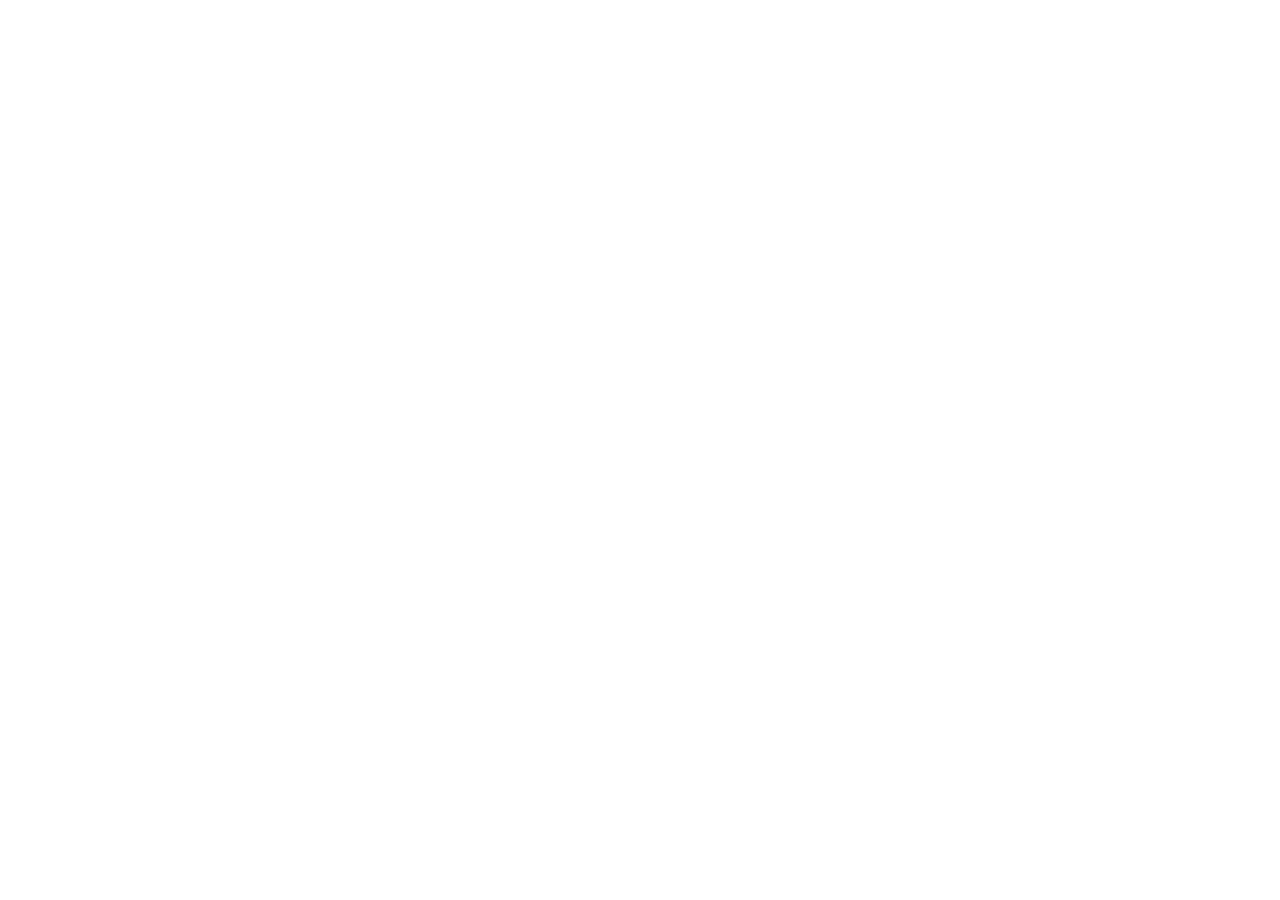
==== html/index.html @ 7174b57d "commit inicial" ====
<!DOCTYPE html>
<html lang="en">
<head>
    <meta charset="UTF-8">
    <meta name="viewport" content="width=device-width, initial-scale=1.0">
    <title>Recomienda las pelis</title>
</head>
<body>
    
</body>
</html>
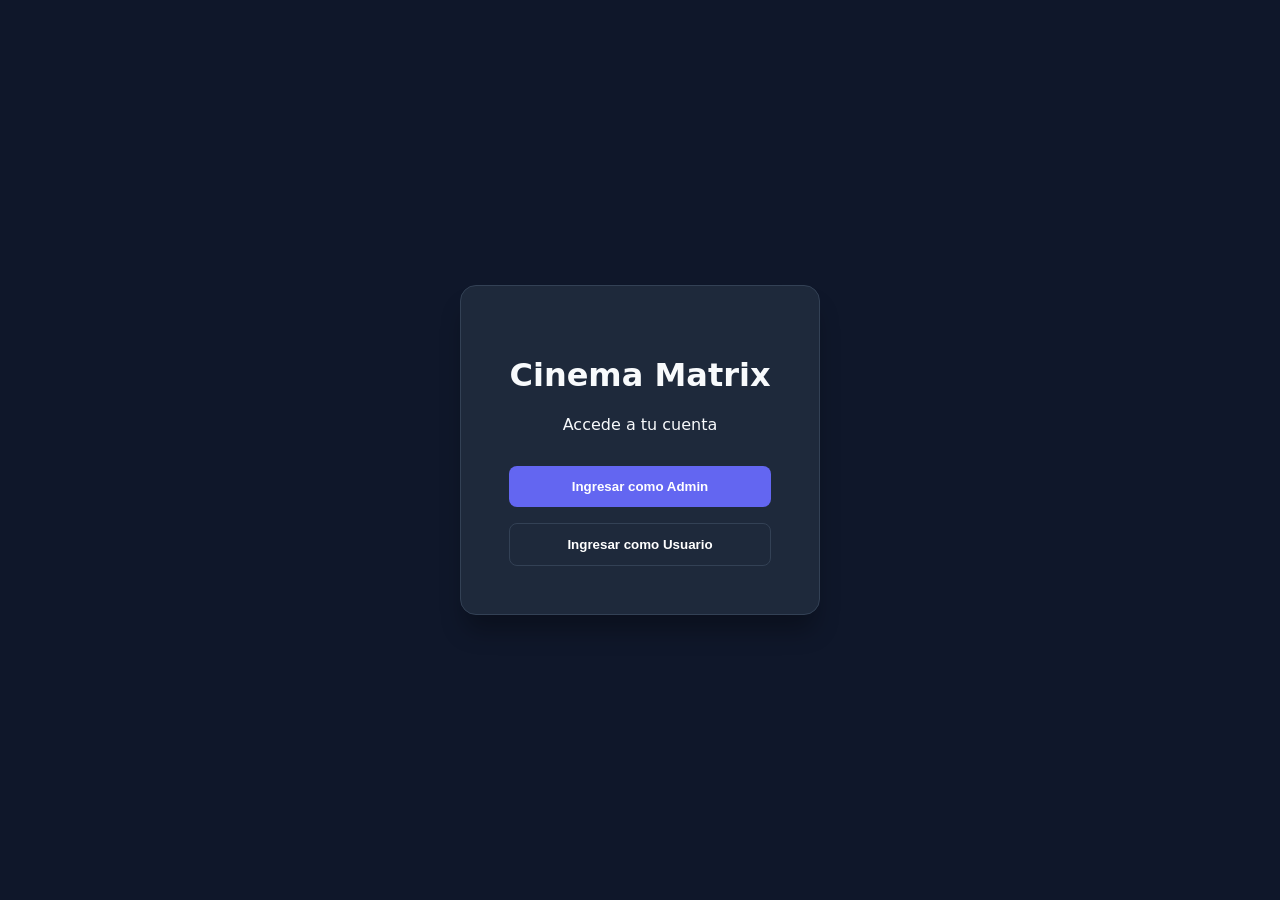
==== commit 670db49a: "Se crea Modulo de inicio de sesión" ====
--- a/html/index.html
+++ b/html/index.html
@@ -4,8 +4,86 @@
     <meta charset="UTF-8">
     <meta name="viewport" content="width=device-width, initial-scale=1.0">
     <title>Recomienda las pelis</title>
+    <link rel="stylesheet" href="styles.css">
 </head>
 <body>
-    
+    <!-- Pantalla de Login -->
+    <div id="login-screen">
+        <header>
+            <h1>Cinema Matrix</h1>
+            <p>Accede a tu cuenta</p>
+        </header>
+        <div class="login-btns">
+            <button class="btn-primary" onclick="login('Admin')">Ingresar como Admin</button>
+            <button class="btn-outline" onclick="login('User')">Ingresar como Usuario</button>
+        </div>
+    </div>
+
+    <!-- Aplicación Principal -->
+    <div id="main-app" class="hidden">
+        
+        <!-- Sidebar: Gestión -->
+        <aside class="sidebar">
+            <div class="sidebar-header">
+                <h2 id="panel-title">Gestión</h2>
+            </div>
+            
+            <div id="admin-form" class="panel-content">
+                <div class="form-group">
+                    <label>Título de la Obra</label>
+                    <input type="text" id="p-titulo" placeholder="Oppenheimer...">
+                </div>
+                <div class="form-group">
+                    <label>Director</label>
+                    <input type="text" id="p-director">
+                </div>
+                <div class="grid-inputs">
+                    <div>
+                        <label>Año</label>
+                        <input type="number" id="p-year" value="2024">
+                    </div>
+                    <div>
+                        <label>Categoría</label>
+                        <select id="p-categoria">
+                            <option>Acción</option>
+                            <option>Drama</option>
+                            <option>Ciencia Ficción</option>
+                            <option>Terror</option>
+                        </select>
+                    </div>
+                </div>
+                <div class="form-group">
+                    <label>Sinopsis</label>
+                    <textarea id="p-sinopsis" rows="4"></textarea>
+                </div>
+                <button class="btn-primary" onclick="crearPelicula()">Añadir al Catálogo</button>
+            </div>
+
+            <div id="user-panel" class="panel-content hidden">
+                <div class="welcome-card">
+                    <span>🍿</span>
+                    <h3>¡Hola de nuevo!</h3>
+                    <p>Explora el contenido y comparte tu opinión con la comunidad.</p>
+                </div>
+            </div>
+        </aside>
+
+        <!-- Contenido Principal: Feed -->
+        <main class="feed">
+            <nav class="feed-nav">
+                <h2>Cartelera</h2>
+                <div class="nav-actions">
+                    <span id="badge-rol" class="badge">Admin</span>
+                    <button class="btn-logout" onclick="logout()">Cerrar Sesión</button>
+                </div>
+            </nav>
+            <div id="lista-peliculas" class="movie-grid">
+                <!-- Se llena con JS -->
+            </div>
+        </main>
+    </div>
+
+    <!-- Enlace al JS -->
+    <script src="script.js"></script>
 </body>
 </html>
--- a/html/styles.css
+++ b/html/styles.css
@@ -0,0 +1,89 @@
+:root {
+    --bg-dark: #0f172a;
+    --bg-card: #1e293b;
+    --primary: #6366f1;
+    --primary-alt: #4f46e5;
+    --text-main: #f8fafc;
+    --text-muted: #94a3b8;
+    --accent: #10b981;
+    --danger: #ef4444;
+    --border: #334155;
+}
+
+body {
+    font-family: 'Inter', system-ui, sans-serif;
+    background: var(--bg-dark);
+    color: var(--text-main);
+    margin: 0;
+    display: flex;
+    justify-content: center;
+    align-items: center;
+    min-height: 100vh;
+}
+
+/* Login */
+#login-screen {
+    background: var(--bg-card);
+    padding: 3rem;
+    border-radius: 1rem;
+    border: 1px solid var(--border);
+    text-align: center;
+    box-shadow: 0 20px 25px -5px rgba(0, 0, 0, 0.3);
+}
+
+.login-btns {
+    display: flex;
+    flex-direction: column;
+    gap: 1rem;
+    margin-top: 2rem;
+}
+
+/* Layout App */
+#main-app {
+    display: grid;
+    grid-template-columns: 350px 1fr;
+    width: 95vw;
+    height: 90vh;
+    gap: 1.5rem;
+}
+
+.sidebar, .feed {
+    background: var(--bg-card);
+    border-radius: 1rem;
+    border: 1px solid var(--border);
+    overflow: hidden;
+    display: flex;
+    flex-direction: column;
+}
+
+/* Formularios */
+.panel-content { padding: 1.5rem; overflow-y: auto; }
+.form-group { margin-bottom: 1rem; }
+label { display: block; font-size: 0.8rem; color: var(--text-muted); margin-bottom: 0.5rem; text-transform: uppercase; }
+input, select, textarea {
+    width: 100%;
+    background: var(--bg-dark);
+    border: 1px solid var(--border);
+    color: white;
+    padding: 0.75rem;
+    border-radius: 0.5rem;
+    box-sizing: border-box;
+}
+
+.grid-inputs { display: grid; grid-template-columns: 1fr 1fr; gap: 1rem; margin-bottom: 1rem; }
+
+/* Botones */
+button { cursor: pointer; border: none; font-weight: 600; transition: all 0.2s; }
+.btn-primary { background: var(--primary); color: white; padding: 0.8rem; border-radius: 0.5rem; }
+.btn-primary:hover { background: var(--primary-alt); }
+.btn-outline { background: transparent; border: 1px solid var(--border); color: white; padding: 0.8rem; border-radius: 0.5rem; }
+.btn-outline:hover { background: var(--border); }
+.btn-logout { background: var(--danger); color: white; padding: 0.4rem 1rem; border-radius: 0.4rem; font-size: 0.8rem; }
+
+/* Cards */
+.movie-grid { padding: 1.5rem; overflow-y: auto; display: grid; grid-template-columns: repeat(auto-fill, minmax(300px, 1fr)); gap: 1.5rem; }
+.movie-card { background: var(--bg-dark); border: 1px solid var(--border); padding: 1.5rem; border-radius: 0.8rem; position: relative; }
+.badge { background: var(--primary); font-size: 0.7rem; padding: 0.2rem 0.6rem; border-radius: 1rem; }
+
+/* Utilidades */
+.hidden { display: none !important; }
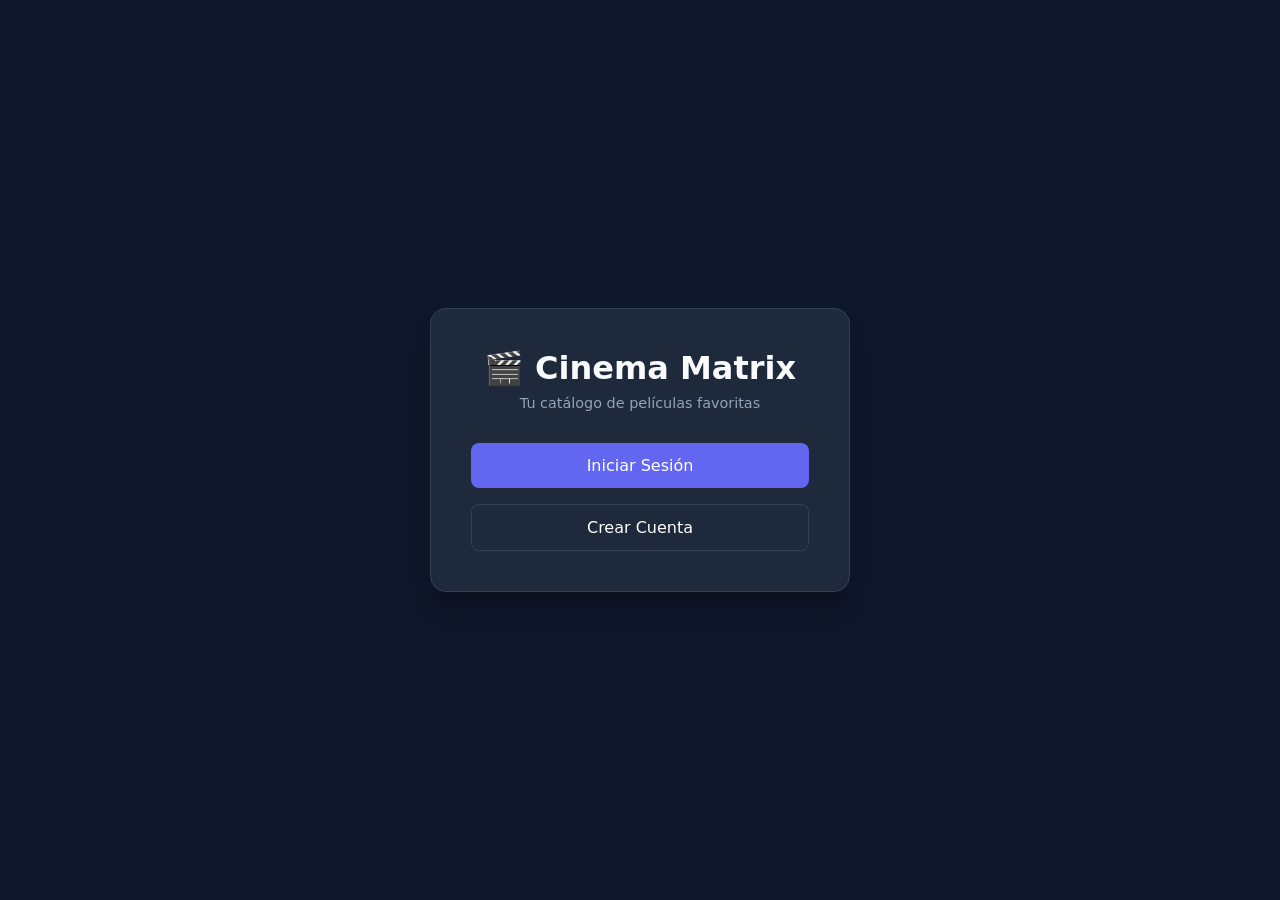
==== commit 0a800abe: "fixed pages" ====
--- a/html/index.html
+++ b/html/index.html
@@ -1,89 +1,27 @@
 <!DOCTYPE html>
-<html lang="en">
+<html lang="es">
 <head>
     <meta charset="UTF-8">
     <meta name="viewport" content="width=device-width, initial-scale=1.0">
-    <title>Recomienda las pelis</title>
+    <title>Cinema Matrix</title>
     <link rel="stylesheet" href="styles.css">
 </head>
-<body>
-    <!-- Pantalla de Login -->
-    <div id="login-screen">
-        <header>
-            <h1>Cinema Matrix</h1>
-            <p>Accede a tu cuenta</p>
-        </header>
-        <div class="login-btns">
-            <button class="btn-primary" onclick="login('Admin')">Ingresar como Admin</button>
-            <button class="btn-outline" onclick="login('User')">Ingresar como Usuario</button>
+<body class="auth-page">
+    <div class="auth-container">
+        <div class="auth-card">
+            <div class="auth-header">
+                <h1>🎬 Cinema Matrix</h1>
+                <p>Tu catálogo de películas favoritas</p>
+            </div>
+            <div style="display: flex; flex-direction: column; gap: 1rem; margin-top: 1.5rem;">
+                <a href="inicio_sesion.html" class="btn-primary btn-full" style="text-align:center; text-decoration:none;">
+                    Iniciar Sesión
+                </a>
+                <a href="registrar.html" class="btn-outline btn-full" style="text-align:center; text-decoration:none;">
+                    Crear Cuenta
+                </a>
+            </div>
         </div>
     </div>
-
-    <!-- Aplicación Principal -->
-    <div id="main-app" class="hidden">
-        
-        <!-- Sidebar: Gestión -->
-        <aside class="sidebar">
-            <div class="sidebar-header">
-                <h2 id="panel-title">Gestión</h2>
-            </div>
-            
-            <div id="admin-form" class="panel-content">
-                <div class="form-group">
-                    <label>Título de la Obra</label>
-                    <input type="text" id="p-titulo" placeholder="Oppenheimer...">
-                </div>
-                <div class="form-group">
-                    <label>Director</label>
-                    <input type="text" id="p-director">
-                </div>
-                <div class="grid-inputs">
-                    <div>
-                        <label>Año</label>
-                        <input type="number" id="p-year" value="2024">
-                    </div>
-                    <div>
-                        <label>Categoría</label>
-                        <select id="p-categoria">
-                            <option>Acción</option>
-                            <option>Drama</option>
-                            <option>Ciencia Ficción</option>
-                            <option>Terror</option>
-                        </select>
-                    </div>
-                </div>
-                <div class="form-group">
-                    <label>Sinopsis</label>
-                    <textarea id="p-sinopsis" rows="4"></textarea>
-                </div>
-                <button class="btn-primary" onclick="crearPelicula()">Añadir al Catálogo</button>
-            </div>
-
-            <div id="user-panel" class="panel-content hidden">
-                <div class="welcome-card">
-                    <span>🍿</span>
-                    <h3>¡Hola de nuevo!</h3>
-                    <p>Explora el contenido y comparte tu opinión con la comunidad.</p>
-                </div>
-            </div>
-        </aside>
-
-        <!-- Contenido Principal: Feed -->
-        <main class="feed">
-            <nav class="feed-nav">
-                <h2>Cartelera</h2>
-                <div class="nav-actions">
-                    <span id="badge-rol" class="badge">Admin</span>
-                    <button class="btn-logout" onclick="logout()">Cerrar Sesión</button>
-                </div>
-            </nav>
-            <div id="lista-peliculas" class="movie-grid">
-                <!-- Se llena con JS -->
-            </div>
-        </main>
-    </div>
-
-    <!-- Enlace al JS -->
-    <script src="script.js"></script>
 </body>
-</html>+</html>
--- a/html/styles.css
+++ b/html/styles.css
@@ -1,65 +1,515 @@
 :root {
     --bg-dark: #0f172a;
     --bg-card: #1e293b;
+    --bg-input: #0f172a;
     --primary: #6366f1;
     --primary-alt: #4f46e5;
     --text-main: #f8fafc;
     --text-muted: #94a3b8;
     --accent: #10b981;
     --danger: #ef4444;
+    --warning: #f59e0b;
+    --success: #10b981;
     --border: #334155;
+}
+
+* {
+    margin: 0;
+    padding: 0;
+    box-sizing: border-box;
+}
+
+html, body {
+    height: 100%;
 }
 
 body {
     font-family: 'Inter', system-ui, sans-serif;
     background: var(--bg-dark);
     color: var(--text-main);
-    margin: 0;
+}
+
+/* =============== ESTILOS DE AUTENTICACIÓN =============== */
+
+.auth-page {
     display: flex;
     justify-content: center;
     align-items: center;
     min-height: 100vh;
-}
-
-/* Login */
-#login-screen {
+    padding: 1rem;
+}
+
+.auth-container {
+    width: 100%;
+    max-width: 420px;
+}
+
+.auth-card {
     background: var(--bg-card);
-    padding: 3rem;
+    padding: 2.5rem;
     border-radius: 1rem;
     border: 1px solid var(--border);
+    box-shadow: 0 20px 25px -5px rgba(0, 0, 0, 0.3);
+}
+
+.auth-header {
     text-align: center;
-    box-shadow: 0 20px 25px -5px rgba(0, 0, 0, 0.3);
-}
-
-.login-btns {
+    margin-bottom: 2rem;
+}
+
+.auth-header h1 {
+    font-size: 2rem;
+    margin-bottom: 0.5rem;
+}
+
+.auth-header p {
+    color: var(--text-muted);
+    font-size: 0.9rem;
+}
+
+.auth-form {
     display: flex;
     flex-direction: column;
     gap: 1rem;
-    margin-top: 2rem;
-}
-
-/* Layout App */
-#main-app {
+}
+
+.auth-footer {
+    text-align: center;
+    margin-top: 1.5rem;
+    font-size: 0.9rem;
+    color: var(--text-muted);
+}
+
+.auth-footer a {
+    color: var(--primary);
+    text-decoration: none;
+    font-weight: 600;
+    transition: color 0.2s;
+}
+
+.auth-footer a:hover {
+    color: var(--primary-alt);
+}
+
+.link-primary {
+    color: var(--primary);
+    text-decoration: none;
+    font-weight: 600;
+    transition: color 0.2s;
+}
+
+.link-primary:hover {
+    color: var(--primary-alt);
+}
+
+/* Radio Group */
+.radio-group {
     display: grid;
-    grid-template-columns: 350px 1fr;
-    width: 95vw;
-    height: 90vh;
+    grid-template-columns: 1fr 1fr;
+    gap: 1rem;
+    margin-top: 0.5rem;
+}
+
+.radio-option {
+    display: flex;
+    align-items: center;
+    gap: 0.5rem;
+    cursor: pointer;
+}
+
+.radio-option input[type="radio"] {
+    width: auto;
+    cursor: pointer;
+}
+
+.radio-option label {
+    margin: 0;
+    text-transform: none;
+    cursor: pointer;
+    font-size: 0.9rem;
+}
+
+/* =============== ESTILOS DE LA APP PRINCIPAL =============== */
+
+.app-page {
+    display: flex;
+    flex-direction: column;
+    min-height: 100vh;
+}
+
+.app-container {
+    display: grid;
+    grid-template-columns: 320px 1fr;
+    flex: 1;
+    gap: 1rem;
+    padding: 1rem;
+    height: calc(100vh - 64px);
+    overflow: hidden;
+}
+
+@media (max-width: 768px) {
+    .app-container {
+        height: auto;
+        overflow: visible;
+    }
+}
+
+/* Navbar */
+.navbar {
+    background: var(--bg-card);
+    border-bottom: 1px solid var(--border);
+    padding: 1rem 0;
+    position: sticky;
+    top: 0;
+    z-index: 100;
+}
+
+.navbar-container {
+    display: flex;
+    justify-content: space-between;
+    align-items: center;
+    padding: 0 1.5rem;
+    max-width: 100%;
+}
+
+.navbar-logo h1 {
+    font-size: 1.5rem;
+    margin: 0;
+}
+
+.navbar-user {
+    display: flex;
+    align-items: center;
+    gap: 1rem;
+}
+
+.user-name {
+    font-weight: 500;
+}
+
+/* Sidebar */
+.sidebar {
+    background: var(--bg-card);
+    border: 1px solid var(--border);
+    border-radius: 0.8rem;
+    display: flex;
+    flex-direction: column;
+    overflow: hidden;
+}
+
+.sidebar-header {
+    padding: 1rem;
+    border-bottom: 1px solid var(--border);
+    background: rgba(0, 0, 0, 0.3);
+}
+
+.sidebar-header h2 {
+    font-size: 1.1rem;
+    margin: 0;
+}
+
+.panel-content {
+    padding: 1.5rem;
+    overflow-y: auto;
+    flex: 1;
+}
+
+.panel-section {
+    margin-bottom: 1.5rem;
+}
+
+.panel-section h3 {
+    font-size: 0.9rem;
+    text-transform: uppercase;
+    color: var(--text-muted);
+    margin-bottom: 1rem;
+}
+
+.welcome-card {
+    background: linear-gradient(135deg, var(--primary) 0%, var(--primary-alt) 100%);
+    padding: 1.5rem;
+    border-radius: 0.8rem;
+    text-align: center;
+    margin-bottom: 1rem;
+}
+
+.welcome-emoji {
+    font-size: 2rem;
+    display: block;
+    margin-bottom: 0.5rem;
+}
+
+.welcome-card h3 {
+    font-size: 1.2rem;
+    margin-bottom: 0.5rem;
+}
+
+.welcome-card p {
+    font-size: 0.9rem;
+    opacity: 0.9;
+}
+
+.activity-stats {
+    display: flex;
+    flex-direction: column;
+    gap: 0.8rem;
+    background: rgba(0, 0, 0, 0.3);
+    padding: 1rem;
+    border-radius: 0.5rem;
+}
+
+.activity-item {
+    display: flex;
+    justify-content: space-between;
+    align-items: center;
+}
+
+.activity-label {
+    font-size: 0.85rem;
+    color: var(--text-muted);
+}
+
+.activity-value {
+    font-weight: 600;
+    font-size: 1.1rem;
+    color: var(--primary);
+}
+
+/* Feed Principal */
+.feed {
+    background: var(--bg-card);
+    border: 1px solid var(--border);
+    border-radius: 0.8rem;
+    display: flex;
+    flex-direction: column;
+    overflow: hidden;
+}
+
+.feed-header {
+    padding: 1.5rem;
+    border-bottom: 1px solid var(--border);
+    background: rgba(0, 0, 0, 0.3);
+}
+
+.feed-header h2 {
+    margin: 0 0 1rem 0;
+    font-size: 1.3rem;
+}
+
+.feed-controls {
+    display: flex;
+    gap: 1rem;
+    flex-wrap: wrap;
+}
+
+.search-box {
+    flex: 1;
+    min-width: 200px;
+    background: var(--bg-dark);
+    border: 1px solid var(--border);
+    padding: 0.7rem;
+    border-radius: 0.5rem;
+    color: white;
+    font-size: 0.9rem;
+}
+
+.search-box::placeholder {
+    color: var(--text-muted);
+}
+
+.filter-select {
+    background: var(--bg-dark);
+    border: 1px solid var(--border);
+    padding: 0.7rem;
+    border-radius: 0.5rem;
+    color: white;
+    font-size: 0.9rem;
+    cursor: pointer;
+    min-width: 150px;
+}
+
+/* Grid de Películas */
+.movie-grid {
+    padding: 1.5rem;
+    overflow-y: auto;
+    display: grid;
+    grid-template-columns: repeat(auto-fill, minmax(280px, 1fr));
     gap: 1.5rem;
-}
-
-.sidebar, .feed {
-    background: var(--bg-card);
-    border-radius: 1rem;
+    flex: 1;
+}
+
+.movie-card {
+    background: var(--bg-dark);
     border: 1px solid var(--border);
+    border-radius: 0.8rem;
+    transition: all 0.3s ease;
+    display: flex;
+    flex-direction: column;
+}
+
+.movie-card:hover {
+    transform: translateY(-4px);
+    border-color: var(--primary);
+    box-shadow: 0 10px 24px rgba(99, 102, 241, 0.2);
+}
+
+.movie-card-header {
+    padding: 1rem 1rem 0.8rem;
+    background: linear-gradient(135deg, rgba(99, 102, 241, 0.12), rgba(79, 70, 229, 0.08));
+    border-radius: 0.8rem 0.8rem 0 0;
+}
+
+.movie-card-title {
+    font-size: 1rem;
+    font-weight: 700;
+    margin: 0 0 0.4rem 0;
+    display: -webkit-box;
+    -webkit-line-clamp: 2;
+    -webkit-box-orient: vertical;
     overflow: hidden;
+    line-height: 1.3;
+}
+
+.movie-card-director {
+    font-size: 0.82rem;
+    color: var(--text-muted);
+    margin: 0;
+    white-space: nowrap;
+    overflow: hidden;
+    text-overflow: ellipsis;
+}
+
+.movie-card-body {
+    padding: 0.8rem 1rem 1rem;
+    flex: 1;
     display: flex;
     flex-direction: column;
-}
-
-/* Formularios */
-.panel-content { padding: 1.5rem; overflow-y: auto; }
-.form-group { margin-bottom: 1rem; }
-label { display: block; font-size: 0.8rem; color: var(--text-muted); margin-bottom: 0.5rem; text-transform: uppercase; }
+    gap: 0.7rem;
+}
+
+.movie-card-info {
+    display: flex;
+    justify-content: space-between;
+    align-items: center;
+    font-size: 0.82rem;
+    color: var(--text-muted);
+    flex-wrap: wrap;
+    gap: 0.4rem;
+}
+
+.movie-card-year {
+    background: rgba(99, 102, 241, 0.2);
+    padding: 0.2rem 0.5rem;
+    border-radius: 0.3rem;
+    white-space: nowrap;
+}
+
+.movie-card-category {
+    background: rgba(16, 185, 129, 0.15);
+    padding: 0.2rem 0.5rem;
+    border-radius: 0.3rem;
+    color: var(--accent);
+    white-space: nowrap;
+    max-width: 55%;
+    overflow: hidden;
+    text-overflow: ellipsis;
+}
+
+.movie-card-stats {
+    display: flex;
+    gap: 1rem;
+    font-size: 0.88rem;
+}
+
+.movie-card-stat {
+    display: flex;
+    align-items: center;
+    gap: 0.3rem;
+}
+
+/* Botones de la tarjeta */
+.movie-card-actions {
+    display: grid;
+    gap: 0.4rem;
+    margin-top: auto;
+}
+
+/* Admin: 2 botones en fila */
+.movie-card-actions.actions-admin {
+    grid-template-columns: 1fr 1fr;
+}
+
+/* Cliente: Like arriba (full), Recomendar y Detalles abajo */
+.movie-card-actions.actions-client {
+    grid-template-columns: 1fr 1fr;
+    grid-template-rows: auto auto;
+}
+
+.movie-card-actions.actions-client .btn-like {
+    grid-column: 1 / -1;
+}
+
+.btn-card {
+    padding: 0.55rem 0.4rem;
+    border-radius: 0.5rem;
+    border: none;
+    cursor: pointer;
+    font-size: 0.8rem;
+    font-weight: 600;
+    transition: all 0.2s;
+    text-align: center;
+    white-space: nowrap;
+}
+
+.btn-like {
+    background: rgba(239, 68, 68, 0.1);
+    color: var(--danger);
+    border: 1px solid rgba(239, 68, 68, 0.3);
+}
+
+.btn-like:hover:not(:disabled) {
+    background: var(--danger);
+    color: white;
+    transform: scale(1.02);
+}
+
+.btn-like.liked {
+    background: var(--danger);
+    color: white;
+}
+
+.btn-like:disabled {
+    opacity: 0.7;
+    cursor: not-allowed;
+}
+
+.btn-details {
+    background: var(--primary);
+    color: white;
+    border: none;
+}
+
+.btn-details:hover {
+    background: var(--primary-alt);
+}
+
+/* =============== ESTILOS PARA FORMULARIOS =============== */
+
+.form-group {
+    display: flex;
+    flex-direction: column;
+    gap: 0.5rem;
+    margin-bottom: 1rem;
+}
+
+label {
+    font-size: 0.8rem;
+    color: var(--text-muted);
+    text-transform: uppercase;
+    font-weight: 500;
+    letter-spacing: 0.5px;
+}
+
 input, select, textarea {
     width: 100%;
     background: var(--bg-dark);
@@ -67,23 +517,760 @@
     color: white;
     padding: 0.75rem;
     border-radius: 0.5rem;
-    box-sizing: border-box;
-}
-
-.grid-inputs { display: grid; grid-template-columns: 1fr 1fr; gap: 1rem; margin-bottom: 1rem; }
-
-/* Botones */
-button { cursor: pointer; border: none; font-weight: 600; transition: all 0.2s; }
-.btn-primary { background: var(--primary); color: white; padding: 0.8rem; border-radius: 0.5rem; }
-.btn-primary:hover { background: var(--primary-alt); }
-.btn-outline { background: transparent; border: 1px solid var(--border); color: white; padding: 0.8rem; border-radius: 0.5rem; }
-.btn-outline:hover { background: var(--border); }
-.btn-logout { background: var(--danger); color: white; padding: 0.4rem 1rem; border-radius: 0.4rem; font-size: 0.8rem; }
-
-/* Cards */
-.movie-grid { padding: 1.5rem; overflow-y: auto; display: grid; grid-template-columns: repeat(auto-fill, minmax(300px, 1fr)); gap: 1.5rem; }
-.movie-card { background: var(--bg-dark); border: 1px solid var(--border); padding: 1.5rem; border-radius: 0.8rem; position: relative; }
-.badge { background: var(--primary); font-size: 0.7rem; padding: 0.2rem 0.6rem; border-radius: 1rem; }
-
-/* Utilidades */
-.hidden { display: none !important; }+    font-family: inherit;
+    font-size: 0.95rem;
+    transition: all 0.2s;
+}
+
+input:focus, select:focus, textarea:focus {
+    outline: none;
+    border-color: var(--primary);
+    box-shadow: 0 0 0 3px rgba(99, 102, 241, 0.1);
+}
+
+textarea {
+    resize: vertical;
+    min-height: 100px;
+}
+
+.grid-inputs {
+    display: grid;
+    grid-template-columns: 1fr 1fr;
+    gap: 1rem;
+    margin-bottom: 1rem;
+}
+
+/* =============== BOTONES =============== */
+
+button {
+    cursor: pointer;
+    border: none;
+    font-weight: 600;
+    transition: all 0.2s;
+    font-size: 0.95rem;
+}
+
+.btn-primary {
+    background: var(--primary);
+    color: white;
+    padding: 0.8rem 1rem;
+    border-radius: 0.5rem;
+}
+
+.btn-primary:hover {
+    background: var(--primary-alt);
+    transform: translateY(-2px);
+}
+
+.btn-primary:active {
+    transform: translateY(0);
+}
+
+.btn-full {
+    width: 100%;
+}
+
+.btn-outline {
+    background: transparent;
+    border: 1px solid var(--border);
+    color: white;
+    padding: 0.8rem 1rem;
+    border-radius: 0.5rem;
+}
+
+.btn-outline:hover {
+    background: var(--border);
+}
+
+.btn-danger {
+    background: var(--danger);
+    color: white;
+    padding: 0.8rem 1rem;
+    border-radius: 0.5rem;
+}
+
+.btn-danger:hover {
+    background: #dc2626;
+}
+
+.btn-logout {
+    background: var(--danger);
+    color: white;
+    padding: 0.5rem 1rem;
+    border-radius: 0.5rem;
+    font-size: 0.85rem;
+}
+
+.btn-logout:hover {
+    background: #dc2626;
+}
+
+/* =============== BADGES Y ETIQUETAS =============== */
+
+.badge {
+    background: var(--primary);
+    color: white;
+    font-size: 0.7rem;
+    padding: 0.3rem 0.7rem;
+    border-radius: 1rem;
+    font-weight: 600;
+    display: inline-block;
+    text-transform: uppercase;
+}
+
+.badge.admin {
+    background: var(--danger);
+}
+
+.badge.client {
+    background: var(--accent);
+}
+
+/* =============== MODAL =============== */
+
+.modal {
+    position: fixed;
+    top: 0;
+    left: 0;
+    width: 100%;
+    height: 100%;
+    background: rgba(0, 0, 0, 0.7);
+    display: flex;
+    justify-content: center;
+    align-items: center;
+    z-index: 1000;
+    padding: 1rem;
+}
+
+.modal.hidden {
+    display: none !important;
+}
+
+.modal-content {
+    background: var(--bg-card);
+    border: 1px solid var(--border);
+    border-radius: 1rem;
+    width: 100%;
+    max-width: 700px;
+    max-height: 90vh;
+    overflow-y: auto;
+    position: relative;
+    box-shadow: 0 25px 50px -12px rgba(0, 0, 0, 0.5);
+}
+
+.modal-close {
+    position: absolute;
+    top: 1rem;
+    right: 1rem;
+    background: transparent;
+    border: none;
+    color: var(--text-muted);
+    font-size: 2rem;
+    cursor: pointer;
+    z-index: 1001;
+    transition: color 0.2s;
+}
+
+.modal-close:hover {
+    color: var(--text-main);
+}
+
+.modal-header {
+    padding: 1.5rem;
+    border-bottom: 1px solid var(--border);
+    background: linear-gradient(135deg, rgba(99, 102, 241, 0.1), rgba(79, 70, 229, 0.1));
+    display: flex;
+    justify-content: space-between;
+    align-items: center;
+}
+
+.modal-header h2 {
+    margin: 0;
+    font-size: 1.5rem;
+}
+
+.modal-body {
+    padding: 1.5rem;
+}
+
+.movie-info {
+    display: grid;
+    grid-template-columns: repeat(auto-fit, minmax(150px, 1fr));
+    gap: 1rem;
+    margin-bottom: 1.5rem;
+    padding-bottom: 1.5rem;
+    border-bottom: 1px solid var(--border);
+}
+
+.movie-info p {
+    margin: 0;
+    font-size: 0.9rem;
+}
+
+.movie-info strong {
+    color: var(--primary);
+}
+
+.movie-sinopsis {
+    margin-bottom: 1.5rem;
+}
+
+.movie-sinopsis h3 {
+    margin: 0 0 0.8rem 0;
+    font-size: 1rem;
+}
+
+.movie-sinopsis p {
+    margin: 0;
+    line-height: 1.6;
+    color: var(--text-muted);
+}
+
+.movie-stats {
+    display: flex;
+    gap: 2rem;
+    margin: 1.5rem 0;
+    padding: 1rem;
+    background: rgba(99, 102, 241, 0.1);
+    border-radius: 0.8rem;
+}
+
+.stat {
+    display: flex;
+    align-items: center;
+    gap: 0.5rem;
+}
+
+.stat-icon {
+    font-size: 1.5rem;
+}
+
+.stat-value {
+    font-weight: 600;
+    font-size: 1.1rem;
+}
+
+.movie-actions {
+    margin-bottom: 1.5rem;
+    display: flex;
+    gap: 1rem;
+}
+
+/* =============== COMENTARIOS =============== */
+
+.comments-section {
+    margin-top: 1.5rem;
+}
+
+.comments-section h3 {
+    margin: 0 0 1rem 0;
+    font-size: 1rem;
+}
+
+.add-comment {
+    display: flex;
+    flex-direction: column;
+    gap: 0.8rem;
+    margin-bottom: 1.5rem;
+    padding: 1rem;
+    background: rgba(99, 102, 241, 0.1);
+    border-radius: 0.8rem;
+}
+
+.add-comment.hidden {
+    display: none;
+}
+
+.add-comment textarea {
+    resize: vertical;
+    min-height: 80px;
+}
+
+.add-comment button {
+    align-self: flex-end;
+}
+
+.comments-list {
+    display: flex;
+    flex-direction: column;
+    gap: 1rem;
+}
+
+.comment-item {
+    background: rgba(0, 0, 0, 0.3);
+    padding: 1rem;
+    border-radius: 0.8rem;
+    border-left: 3px solid var(--primary);
+}
+
+.comment-header {
+    display: flex;
+    justify-content: space-between;
+    align-items: center;
+    margin-bottom: 0.5rem;
+}
+
+.comment-author {
+    font-weight: 600;
+    color: var(--primary);
+}
+
+.comment-date {
+    font-size: 0.8rem;
+    color: var(--text-muted);
+}
+
+.comment-text {
+    margin: 0.8rem 0;
+    line-height: 1.5;
+}
+
+.comment-actions {
+    display: flex;
+    gap: 0.5rem;
+    margin-top: 0.8rem;
+}
+
+.comment-btn {
+    padding: 0.4rem 0.8rem;
+    font-size: 0.8rem;
+    border-radius: 0.4rem;
+    border: none;
+    cursor: pointer;
+    transition: all 0.2s;
+}
+
+.comment-btn-edit {
+    background: rgba(99, 102, 241, 0.2);
+    color: var(--primary);
+}
+
+.comment-btn-edit:hover {
+    background: var(--primary);
+    color: white;
+}
+
+.comment-btn-delete {
+    background: rgba(239, 68, 68, 0.2);
+    color: var(--danger);
+}
+
+.comment-btn-delete:hover {
+    background: var(--danger);
+    color: white;
+}
+
+.comment-edit-form {
+    display: flex;
+    flex-direction: column;
+    gap: 0.8rem;
+    margin-top: 0.8rem;
+}
+
+.comment-edit-form textarea {
+    background: var(--bg-dark);
+    border: 1px solid var(--border);
+    color: white;
+    padding: 0.8rem;
+    border-radius: 0.5rem;
+    font-family: inherit;
+    resize: vertical;
+    min-height: 80px;
+}
+
+.comment-edit-form .form-actions {
+    display: flex;
+    gap: 0.5rem;
+}
+
+.comment-edit-form button {
+    flex: 1;
+    padding: 0.6rem;
+    border-radius: 0.4rem;
+    border: none;
+    cursor: pointer;
+    font-weight: 600;
+}
+
+.comment-edit-form .btn-save {
+    background: var(--accent);
+    color: white;
+}
+
+.comment-edit-form .btn-cancel {
+    background: var(--border);
+    color: white;
+}
+
+/* =============== MENSAJES =============== */
+
+.message-box {
+    padding: 0.8rem;
+    border-radius: 0.5rem;
+    font-size: 0.9rem;
+    margin-bottom: 1rem;
+    display: none;
+}
+
+.message-box.show {
+    display: block;
+}
+
+.error-message {
+    background: rgba(239, 68, 68, 0.1);
+    color: var(--danger);
+    border: 1px solid rgba(239, 68, 68, 0.3);
+    padding: 0.8rem;
+    border-radius: 0.5rem;
+    font-size: 0.9rem;
+    margin-bottom: 1rem;
+}
+
+.success-message {
+    background: rgba(16, 185, 129, 0.1);
+    color: var(--success);
+    border: 1px solid rgba(16, 185, 129, 0.3);
+    padding: 0.8rem;
+    border-radius: 0.5rem;
+    font-size: 0.9rem;
+    margin-bottom: 1rem;
+}
+
+/* =============== UTILIDADES =============== */
+
+.hidden {
+    display: none !important;
+}
+
+/* =============== RESPONSIVE DESIGN =============== */
+
+/* --- Tablet landscape: hasta 1024px --- */
+@media (max-width: 1024px) {
+    .app-container {
+        grid-template-columns: 260px 1fr;
+        gap: 0.8rem;
+        padding: 0.8rem;
+    }
+
+    .movie-grid {
+        grid-template-columns: repeat(auto-fill, minmax(230px, 1fr));
+        gap: 1rem;
+    }
+}
+
+/* --- Tablet portrait / teléfonos grandes: hasta 768px --- */
+@media (max-width: 768px) {
+    /* Layout: feed arriba, sidebar abajo */
+    .app-container {
+        grid-template-columns: 1fr;
+        padding: 0.5rem;
+        gap: 0.5rem;
+        overflow: visible;
+    }
+
+    .feed {
+        order: 1;
+        overflow: visible;
+        border-radius: 0.8rem;
+    }
+
+    .sidebar {
+        order: 2;
+        overflow: visible;
+        border-radius: 0.8rem;
+    }
+
+    .panel-content {
+        overflow: visible;
+        max-height: none;
+    }
+
+    /* Grid de películas: 2 columnas */
+    .movie-grid {
+        grid-template-columns: repeat(2, 1fr);
+        gap: 0.8rem;
+        padding: 0.8rem;
+        overflow: visible;
+        max-height: none;
+    }
+
+    /* Controles de búsqueda */
+    .feed-controls {
+        flex-direction: column;
+        gap: 0.6rem;
+    }
+
+    .search-box,
+    .filter-select {
+        width: 100%;
+        min-width: unset;
+    }
+
+    /* Navbar */
+    .navbar-user {
+        gap: 0.5rem;
+    }
+
+    .user-name {
+        font-size: 0.85rem;
+    }
+
+    /* Modal */
+    .modal {
+        padding: 0.5rem;
+        align-items: flex-end;
+    }
+
+    .modal-content {
+        max-height: 92vh;
+        border-radius: 1rem 1rem 0 0;
+        width: 100%;
+        max-width: 100%;
+    }
+
+    .modal-header {
+        flex-direction: column;
+        align-items: flex-start;
+        gap: 0.5rem;
+        padding: 1rem 1.2rem;
+    }
+
+    .modal-header h2 {
+        font-size: 1.2rem;
+        padding-right: 2rem;
+    }
+
+    .modal-body {
+        padding: 1rem 1.2rem;
+    }
+
+    /* Otros */
+    .movie-stats {
+        flex-wrap: wrap;
+        gap: 0.8rem;
+    }
+
+    .grid-inputs {
+        grid-template-columns: 1fr;
+    }
+
+    .movie-info {
+        grid-template-columns: 1fr 1fr;
+    }
+}
+
+/* --- Teléfonos pequeños: hasta 480px --- */
+@media (max-width: 480px) {
+    /* Auth */
+    .auth-card {
+        padding: 1.5rem 1.2rem;
+        border-radius: 0.8rem;
+    }
+
+    .auth-header h1 {
+        font-size: 1.6rem;
+    }
+
+    /* Navbar compacta */
+    .navbar-container {
+        padding: 0 0.8rem;
+        gap: 0.5rem;
+    }
+
+    .navbar-logo h1 {
+        font-size: 1.1rem;
+    }
+
+    .user-name {
+        display: none;
+    }
+
+    .btn-logout {
+        padding: 0.4rem 0.7rem;
+        font-size: 0.8rem;
+    }
+
+    /* Grid: 1 columna */
+    .movie-grid {
+        grid-template-columns: 1fr;
+        padding: 0.6rem;
+        gap: 0.8rem;
+    }
+
+    /* Tarjetas */
+    .movie-card-actions .btn-card {
+        min-width: 100%;
+        flex: unset;
+        width: 100%;
+    }
+
+    .feed-header {
+        padding: 0.8rem;
+    }
+
+    .feed-header h2 {
+        font-size: 1rem;
+        margin-bottom: 0.6rem;
+    }
+
+    /* Modal pantalla completa */
+    .modal {
+        padding: 0;
+        align-items: flex-end;
+    }
+
+    .modal-content {
+        max-height: 95vh;
+        border-radius: 1rem 1rem 0 0;
+    }
+
+    .modal-header {
+        padding: 0.8rem 1rem;
+    }
+
+    .modal-body {
+        padding: 0.8rem 1rem;
+    }
+
+    .movie-info {
+        grid-template-columns: 1fr;
+    }
+
+    .movie-stats {
+        gap: 1rem;
+        padding: 0.8rem;
+    }
+
+    /* Panel sidebar */
+    .panel-content {
+        padding: 1rem;
+    }
+
+    .welcome-card {
+        padding: 1rem;
+    }
+
+    /* Cart items */
+    .cart-item-name {
+        font-size: 0.8rem;
+    }
+
+    /* Tarjetas: todos los botones en columna */
+    .movie-card-actions.actions-admin,
+    .movie-card-actions.actions-client {
+        grid-template-columns: 1fr;
+    }
+
+    .movie-card-actions.actions-client .btn-like {
+        grid-column: 1;
+    }
+}
+/* ===== LISTA DE RECOMENDADOS ===== */
+.cart-item {
+    display: flex;
+    align-items: center;
+    gap: 0.6rem;
+    padding: 0.6rem;
+    background: var(--bg-input);
+    border-radius: 8px;
+    margin-bottom: 0.5rem;
+}
+
+.cart-item-icon {
+    font-size: 1.4rem;
+    flex-shrink: 0;
+}
+
+.cart-item-info {
+    flex: 1;
+    min-width: 0;
+}
+
+.cart-item-name {
+    font-size: 0.85rem;
+    font-weight: 600;
+    color: var(--text-main);
+    white-space: nowrap;
+    overflow: hidden;
+    text-overflow: ellipsis;
+}
+
+.cart-item-stars {
+    font-size: 0.75rem;
+    color: var(--text-muted);
+}
+
+.cart-item-remove {
+    background: none;
+    border: none;
+    color: var(--danger);
+    cursor: pointer;
+    font-size: 0.9rem;
+    padding: 0.2rem 0.4rem;
+    border-radius: 4px;
+    flex-shrink: 0;
+}
+
+.cart-item-remove:hover {
+    background: rgba(239, 68, 68, 0.15);
+}
+
+.cart-empty {
+    color: var(--text-muted);
+    text-align: center;
+    font-size: 0.85rem;
+    padding: 0.8rem 0;
+}
+
+.cart-footer {
+    display: flex;
+    justify-content: space-between;
+    align-items: center;
+    padding: 0.5rem 0;
+    border-top: 1px solid var(--border);
+    margin-top: 0.5rem;
+}
+
+.btn-recommend {
+    background: linear-gradient(135deg, #f59e0b, #d97706);
+    color: white;
+    border: none;
+}
+
+.btn-recommend:hover:not(:disabled) {
+    background: linear-gradient(135deg, #d97706, #b45309);
+}
+
+.btn-recommend:disabled {
+    background: var(--bg-input);
+    color: var(--text-muted);
+    cursor: not-allowed;
+}
+
+/* ===== TOGGLE CONTRASEÑA ===== */
+.input-password {
+    position: relative;
+    display: flex;
+    align-items: center;
+}
+
+.input-password input {
+    width: 100%;
+    padding-right: 2.8rem;
+}
+
+.btn-toggle-password {
+    position: absolute;
+    right: 0.6rem;
+    background: none;
+    border: none;
+    cursor: pointer;
+    font-size: 1.1rem;
+    padding: 0.2rem;
+    line-height: 1;
+    color: var(--text-muted);
+}
+
+.btn-toggle-password:hover {
+    color: var(--text-main);
+}
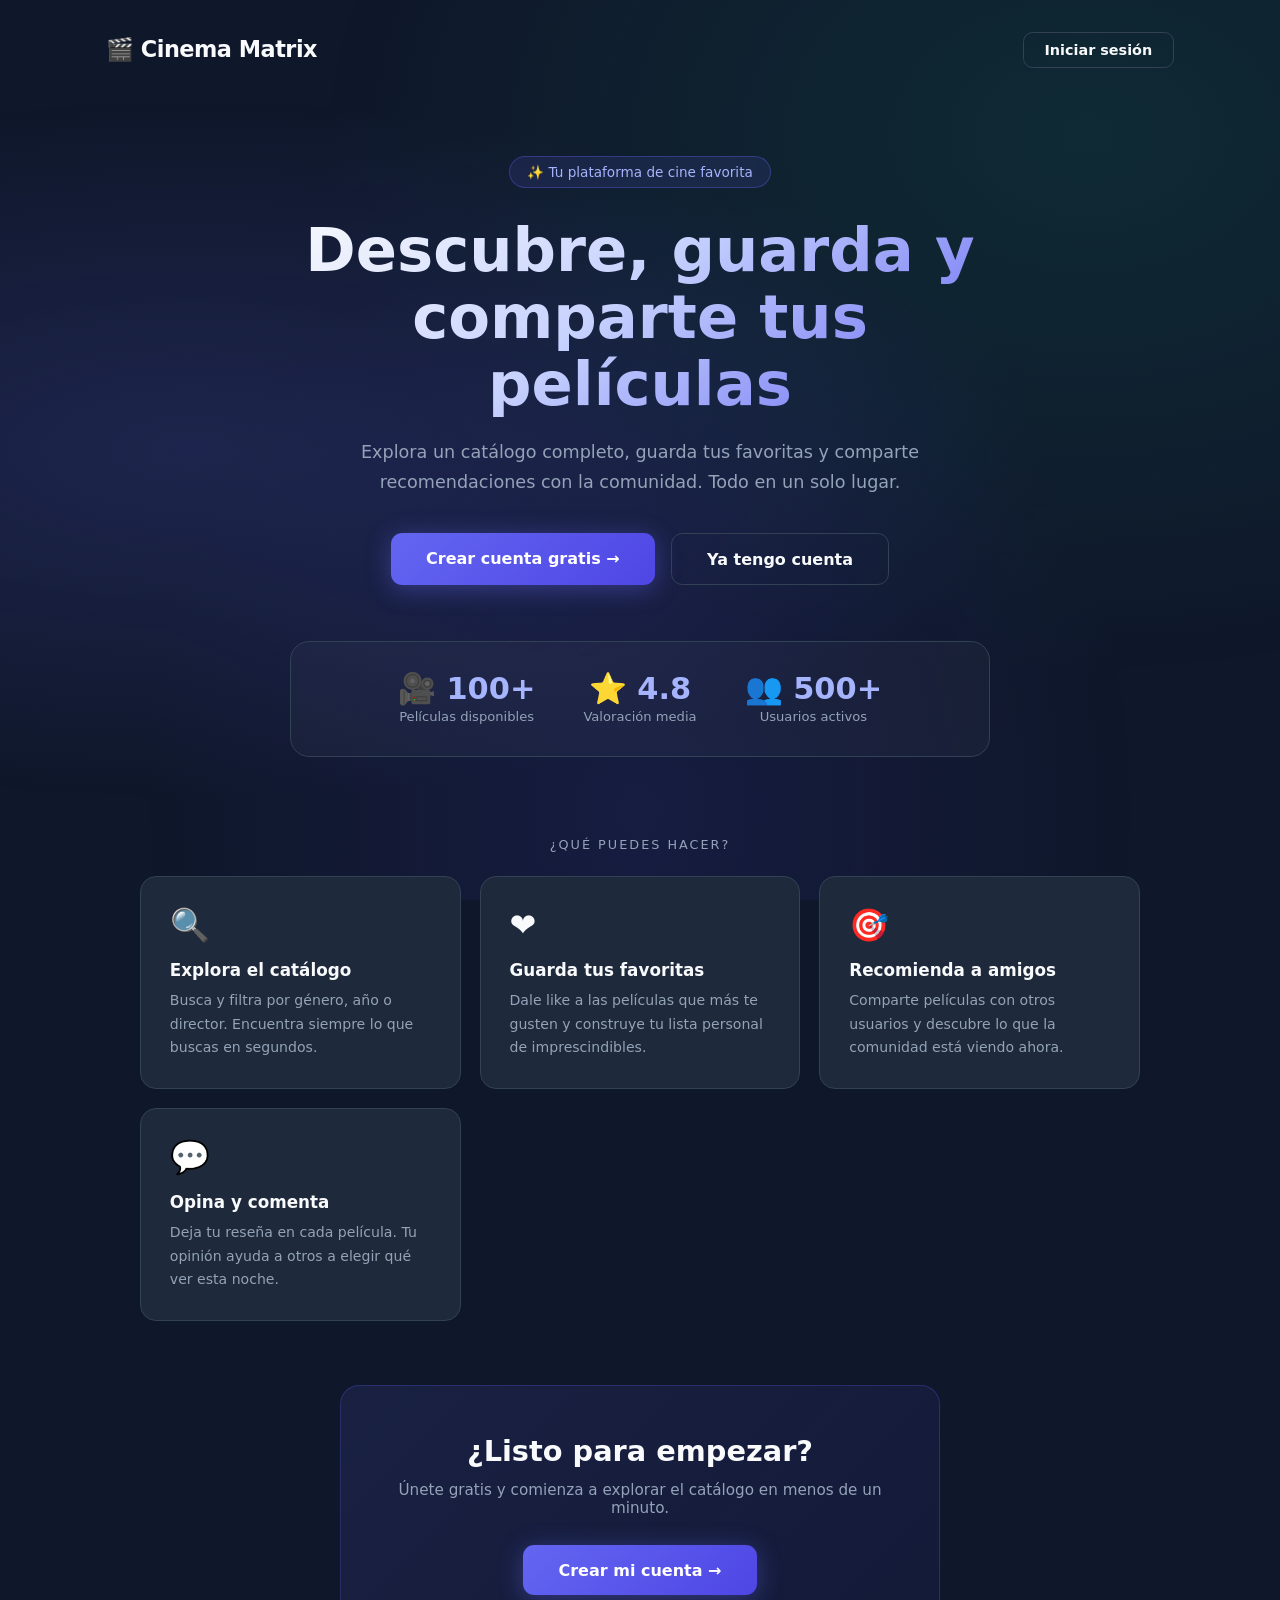
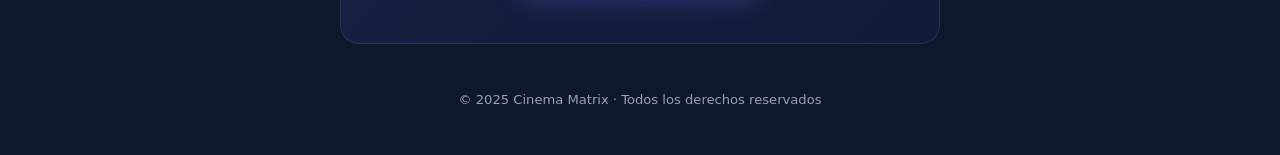
==== commit 4c4cc441: "fixed index" ====
--- a/html/index.html
+++ b/html/index.html
@@ -6,22 +6,76 @@
     <title>Cinema Matrix</title>
     <link rel="stylesheet" href="styles.css">
 </head>
-<body class="auth-page">
-    <div class="auth-container">
-        <div class="auth-card">
-            <div class="auth-header">
-                <h1>🎬 Cinema Matrix</h1>
-                <p>Tu catálogo de películas favoritas</p>
+<body class="landing-page">
+    <div class="landing-bg"></div>
+    <div class="landing-content">
+
+        <!-- Navbar -->
+        <nav class="landing-nav">
+            <span class="landing-logo">🎬 Cinema Matrix</span>
+            <a href="inicio_sesion.html" class="btn-nav">Iniciar sesión</a>
+        </nav>
+
+        <!-- Hero -->
+        <section class="hero">
+            <div class="hero-badge">✨ Tu plataforma de cine favorita</div>
+            <h1>Descubre, guarda y comparte tus películas</h1>
+            <p>Explora un catálogo completo, guarda tus favoritas y comparte recomendaciones con la comunidad. Todo en un solo lugar.</p>
+            <div class="hero-actions">
+                <a href="registrar.html" class="btn-hero-primary">Crear cuenta gratis →</a>
+                <a href="inicio_sesion.html" class="btn-hero-outline">Ya tengo cuenta</a>
             </div>
-            <div style="display: flex; flex-direction: column; gap: 1rem; margin-top: 1.5rem;">
-                <a href="inicio_sesion.html" class="btn-primary btn-full" style="text-align:center; text-decoration:none;">
-                    Iniciar Sesión
-                </a>
-                <a href="registrar.html" class="btn-outline btn-full" style="text-align:center; text-decoration:none;">
-                    Crear Cuenta
-                </a>
+        </section>
+
+        <!-- Stats -->
+        <div class="stats-row">
+            <div class="stat-item">
+                <div class="stat-number">🎥 100+</div>
+                <div class="stat-label">Películas disponibles</div>
+            </div>
+            <div class="stat-item">
+                <div class="stat-number">⭐ 4.8</div>
+                <div class="stat-label">Valoración media</div>
+            </div>
+            <div class="stat-item">
+                <div class="stat-number">👥 500+</div>
+                <div class="stat-label">Usuarios activos</div>
             </div>
         </div>
+
+        <!-- Features -->
+        <p class="features-title">¿Qué puedes hacer?</p>
+        <div class="features-grid">
+            <div class="feature-card">
+                <span class="feature-icon">🔍</span>
+                <h3>Explora el catálogo</h3>
+                <p>Busca y filtra por género, año o director. Encuentra siempre lo que buscas en segundos.</p>
+            </div>
+            <div class="feature-card">
+                <span class="feature-icon">❤️</span>
+                <h3>Guarda tus favoritas</h3>
+                <p>Dale like a las películas que más te gusten y construye tu lista personal de imprescindibles.</p>
+            </div>
+            <div class="feature-card">
+                <span class="feature-icon">🎯</span>
+                <h3>Recomienda a amigos</h3>
+                <p>Comparte películas con otros usuarios y descubre lo que la comunidad está viendo ahora.</p>
+            </div>
+            <div class="feature-card">
+                <span class="feature-icon">💬</span>
+                <h3>Opina y comenta</h3>
+                <p>Deja tu reseña en cada película. Tu opinión ayuda a otros a elegir qué ver esta noche.</p>
+            </div>
+        </div>
+
+        <!-- CTA final -->
+        <div class="cta-section">
+            <h2>¿Listo para empezar?</h2>
+            <p>Únete gratis y comienza a explorar el catálogo en menos de un minuto.</p>
+            <a href="registrar.html" class="btn-hero-primary">Crear mi cuenta →</a>
+        </div>
+
+        <p class="landing-footer">© 2025 Cinema Matrix · Todos los derechos reservados</p>
     </div>
 </body>
 </html>
--- a/html/styles.css
+++ b/html/styles.css
@@ -1274,3 +1274,281 @@
 .btn-toggle-password:hover {
     color: var(--text-main);
 }
+
+/* =============== LANDING PAGE (index.html) =============== */
+
+.landing-page {
+    min-height: 100vh;
+    overflow-x: hidden;
+}
+
+.landing-bg {
+    position: fixed;
+    inset: 0;
+    z-index: 0;
+    background:
+        radial-gradient(ellipse at 15% 50%, rgba(99, 102, 241, 0.18) 0%, transparent 55%),
+        radial-gradient(ellipse at 85% 15%, rgba(16, 185, 129, 0.12) 0%, transparent 50%),
+        radial-gradient(ellipse at 50% 90%, rgba(79, 70, 229, 0.12) 0%, transparent 55%);
+}
+
+.landing-content {
+    position: relative;
+    z-index: 1;
+    display: flex;
+    flex-direction: column;
+    align-items: center;
+    min-height: 100vh;
+    padding: 1.5rem 1rem 3rem;
+}
+
+.landing-nav {
+    width: 100%;
+    max-width: 1100px;
+    display: flex;
+    justify-content: space-between;
+    align-items: center;
+    padding: 0.5rem 1rem;
+    margin-bottom: 5rem;
+}
+
+.landing-logo {
+    font-size: 1.4rem;
+    font-weight: 800;
+    color: var(--text-main);
+    letter-spacing: -0.5px;
+}
+
+.btn-nav {
+    background: transparent;
+    color: var(--text-main);
+    padding: 0.55rem 1.3rem;
+    border-radius: 0.6rem;
+    font-size: 0.9rem;
+    font-weight: 600;
+    text-decoration: none;
+    border: 1px solid var(--border);
+    transition: all 0.2s;
+}
+
+.btn-nav:hover {
+    background: rgba(255, 255, 255, 0.06);
+    border-color: var(--primary);
+}
+
+.hero {
+    text-align: center;
+    max-width: 720px;
+    margin-bottom: 3.5rem;
+}
+
+.hero-badge {
+    display: inline-flex;
+    align-items: center;
+    gap: 0.5rem;
+    background: rgba(99, 102, 241, 0.12);
+    border: 1px solid rgba(99, 102, 241, 0.35);
+    color: #a5b4fc;
+    font-size: 0.85rem;
+    font-weight: 500;
+    padding: 0.45rem 1.1rem;
+    border-radius: 2rem;
+    margin-bottom: 1.8rem;
+}
+
+.hero h1 {
+    font-size: clamp(2.4rem, 6vw, 3.8rem);
+    font-weight: 800;
+    line-height: 1.1;
+    margin-bottom: 1.2rem;
+    background: linear-gradient(140deg, #f8fafc 0%, #c7d2fe 45%, #6366f1 100%);
+    -webkit-background-clip: text;
+    -webkit-text-fill-color: transparent;
+    background-clip: text;
+}
+
+.hero p {
+    font-size: 1.1rem;
+    color: var(--text-muted);
+    line-height: 1.75;
+    margin-bottom: 2.2rem;
+    max-width: 560px;
+    margin-left: auto;
+    margin-right: auto;
+}
+
+.hero-actions {
+    display: flex;
+    gap: 1rem;
+    justify-content: center;
+    flex-wrap: wrap;
+}
+
+.btn-hero-primary {
+    background: linear-gradient(135deg, #6366f1, #4f46e5);
+    color: white;
+    padding: 0.95rem 2.2rem;
+    border-radius: 0.7rem;
+    font-size: 1rem;
+    font-weight: 700;
+    text-decoration: none;
+    transition: all 0.3s;
+    box-shadow: 0 4px 24px rgba(99, 102, 241, 0.4);
+    border: none;
+    display: inline-block;
+}
+
+.btn-hero-primary:hover {
+    transform: translateY(-3px);
+    box-shadow: 0 10px 36px rgba(99, 102, 241, 0.55);
+}
+
+.btn-hero-outline {
+    background: transparent;
+    color: var(--text-main);
+    padding: 0.95rem 2.2rem;
+    border-radius: 0.7rem;
+    font-size: 1rem;
+    font-weight: 600;
+    text-decoration: none;
+    border: 1px solid var(--border);
+    transition: all 0.3s;
+    display: inline-block;
+}
+
+.btn-hero-outline:hover {
+    background: rgba(255, 255, 255, 0.05);
+    border-color: var(--primary);
+    transform: translateY(-3px);
+}
+
+.stats-row {
+    display: flex;
+    gap: 3rem;
+    justify-content: center;
+    flex-wrap: wrap;
+    margin-bottom: 5rem;
+    padding: 2rem 2.5rem;
+    background: rgba(255, 255, 255, 0.03);
+    border: 1px solid var(--border);
+    border-radius: 1.2rem;
+    max-width: 700px;
+    width: 100%;
+}
+
+.stat-item {
+    text-align: center;
+}
+
+.stat-number {
+    font-size: 1.9rem;
+    font-weight: 800;
+    color: #a5b4fc;
+    line-height: 1;
+    margin-bottom: 0.3rem;
+}
+
+.stat-label {
+    font-size: 0.82rem;
+    color: var(--text-muted);
+    font-weight: 500;
+}
+
+.features-title {
+    font-size: 0.8rem;
+    text-transform: uppercase;
+    letter-spacing: 2px;
+    color: var(--text-muted);
+    text-align: center;
+    margin-bottom: 1.5rem;
+}
+
+.features-grid {
+    display: grid;
+    grid-template-columns: repeat(auto-fit, minmax(240px, 1fr));
+    gap: 1.2rem;
+    max-width: 1000px;
+    width: 100%;
+    margin-bottom: 4rem;
+}
+
+.feature-card {
+    background: var(--bg-card);
+    border: 1px solid var(--border);
+    border-radius: 1rem;
+    padding: 1.8rem;
+    transition: all 0.3s;
+}
+
+.feature-card:hover {
+    border-color: rgba(99, 102, 241, 0.5);
+    transform: translateY(-5px);
+    box-shadow: 0 12px 32px rgba(99, 102, 241, 0.15);
+}
+
+.feature-icon {
+    font-size: 2rem;
+    margin-bottom: 1rem;
+    display: block;
+}
+
+.feature-card h3 {
+    font-size: 1.05rem;
+    font-weight: 700;
+    margin-bottom: 0.6rem;
+    color: var(--text-main);
+}
+
+.feature-card p {
+    font-size: 0.88rem;
+    color: var(--text-muted);
+    line-height: 1.65;
+    margin: 0;
+}
+
+.cta-section {
+    text-align: center;
+    background: linear-gradient(135deg, rgba(99, 102, 241, 0.12), rgba(79, 70, 229, 0.08));
+    border: 1px solid rgba(99, 102, 241, 0.25);
+    border-radius: 1.2rem;
+    padding: 3rem 2rem;
+    max-width: 600px;
+    width: 100%;
+    margin-bottom: 3rem;
+}
+
+.cta-section h2 {
+    font-size: 1.8rem;
+    font-weight: 800;
+    margin-bottom: 0.8rem;
+}
+
+.cta-section p {
+    color: var(--text-muted);
+    margin-bottom: 1.8rem;
+    font-size: 0.95rem;
+}
+
+.landing-footer {
+    color: var(--text-muted);
+    font-size: 0.82rem;
+}
+
+@media (max-width: 600px) {
+    .landing-nav { margin-bottom: 3rem; }
+
+    .stats-row { gap: 1.5rem; padding: 1.5rem 1.2rem; }
+
+    .hero-actions {
+        flex-direction: column;
+        align-items: stretch;
+    }
+
+    .btn-hero-primary,
+    .btn-hero-outline {
+        text-align: center;
+        padding: 0.9rem 1.5rem;
+    }
+
+    .cta-section { padding: 2rem 1.2rem; }
+}
